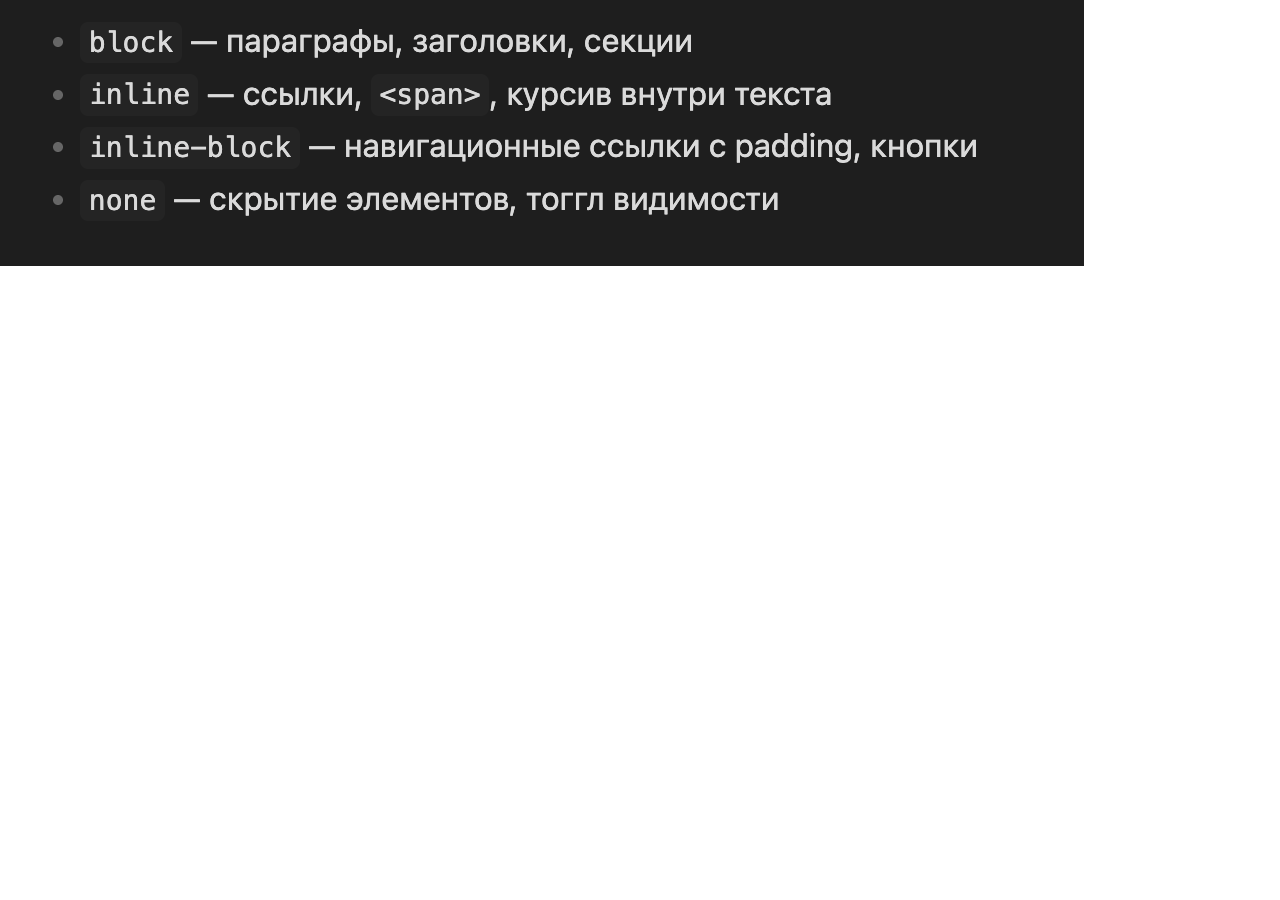
==== index.html @ d7550926 "init: project structure (Mon, Jun 01, 2026 01:30:23 PM)" ====
<!DOCTYPE html>
<html lang="en">
<head>
    <meta charset="UTF-8">
    <meta name="viewport" content="width=device-width, initial-scale=1.0">
    <title>CSS Meme Slider </title>
    <meta name="description" content="Summer boot camp">
    <link rel="icon" href="/favicon.ico">
    <!-- добавить иконку -->
    <link rel="stylesheet" href="/Css/style.css">
</head>

<div class="main">
    <div class="slider">
    <img src="img/1.png" alt="картинка">
</div>
</body>

</html>
---- Css/style.css ----
* {
  margin: 0;
  padding: 0;
  box-sizing: border-box;
}
body {
  font-family: system-ui, -apple-system, sans-serif;
  line-height: 1.5;
}
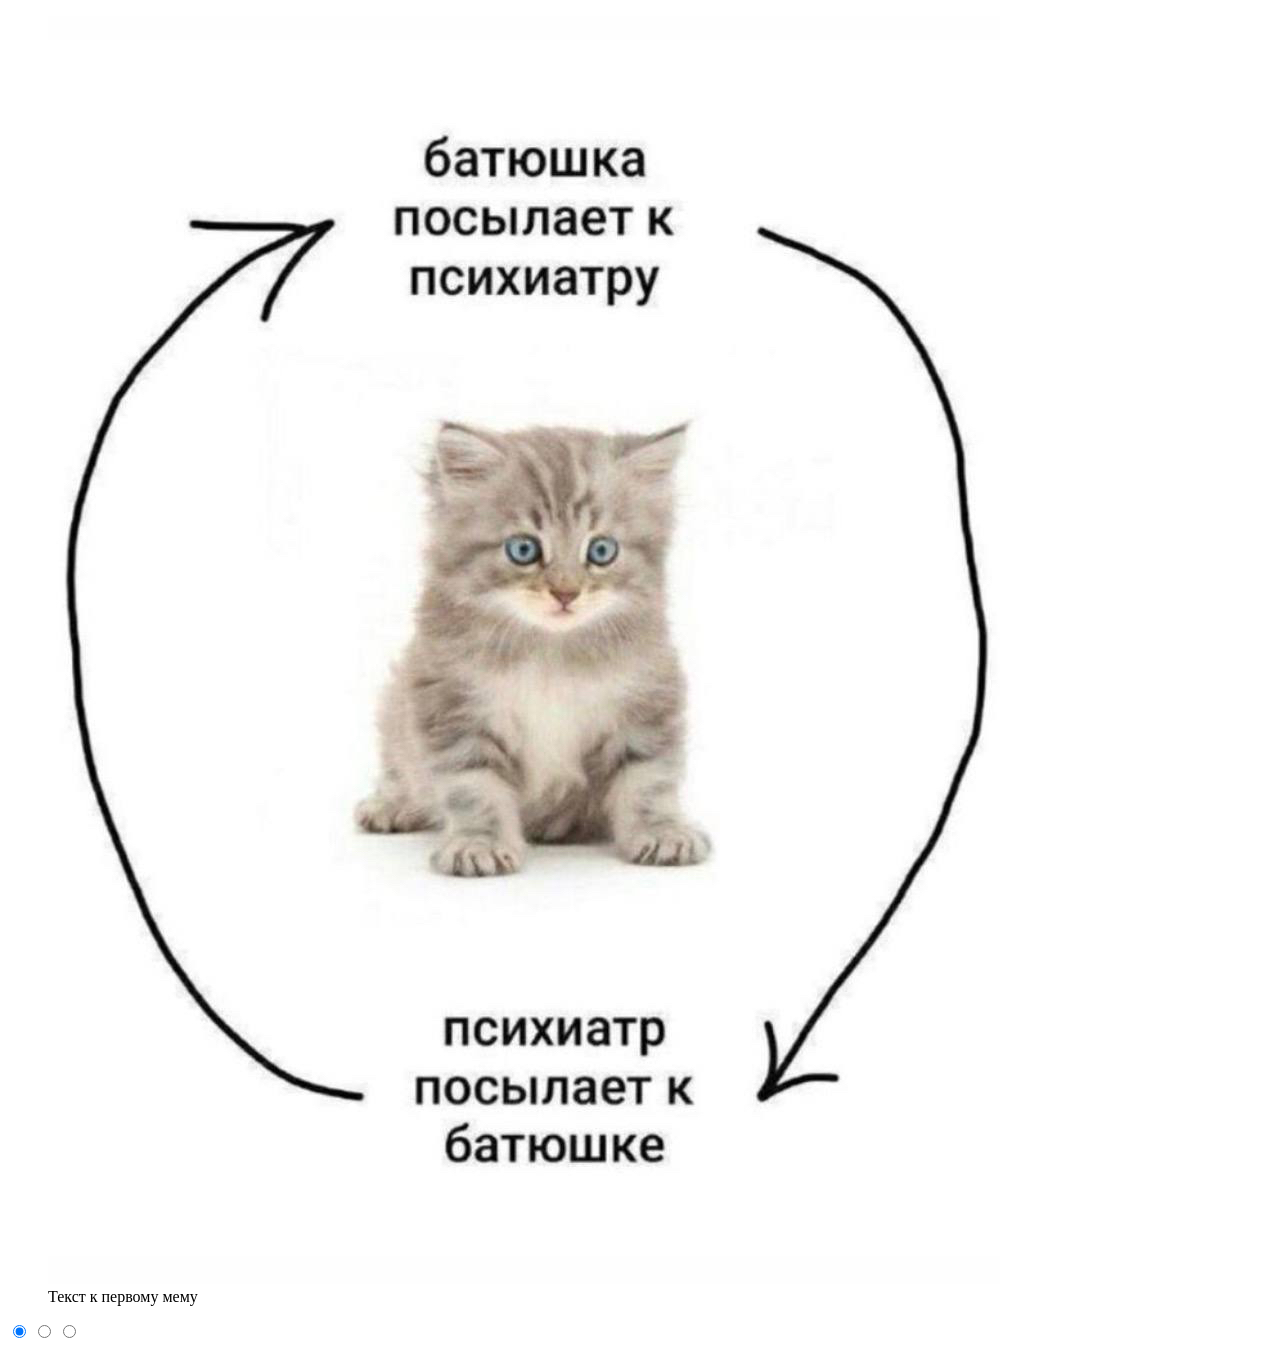
==== commit 04c20c91: "fix: add checked to first slide and correct labels (Mon, Jun 01, 2026 03:11:20 PM)" ====
--- a/index.html
+++ b/index.html
@@ -7,13 +7,24 @@
     <meta name="description" content="Summer boot camp">
     <link rel="icon" href="/favicon.ico">
     <!-- добавить иконку -->
-    <link rel="stylesheet" href="/Css/style.css">
+    <link rel="stylesheet" href="css/style.css">
 </head>
-
-<div class="main">
-    <div class="slider">
-    <img src="img/1.png" alt="картинка">
+<body>
+<main class="slider">
+    <figure class="slide">
+        <img src="img/pic1.jpeg" alt="cat">
+        <figcaption> Текст к первому мему</figcaption>
+    </figure>
+    <div>
+  <div class="controls">
+  <input type="radio" name="slide" id="slide1" class="control-input" checked>
+  <label for="slide1" class="control-label"></label>
+  <input type="radio" name="slide" id="slide2" class="control-input">
+  <label for="slide2" class="control-label"></label>
+  <input type="radio" name="slide" id="slide3" class="control-input">
+  <label for="slide3" class="control-label"></label>
 </div>
+    </div>
+</main>
 </body>
-
 </html>
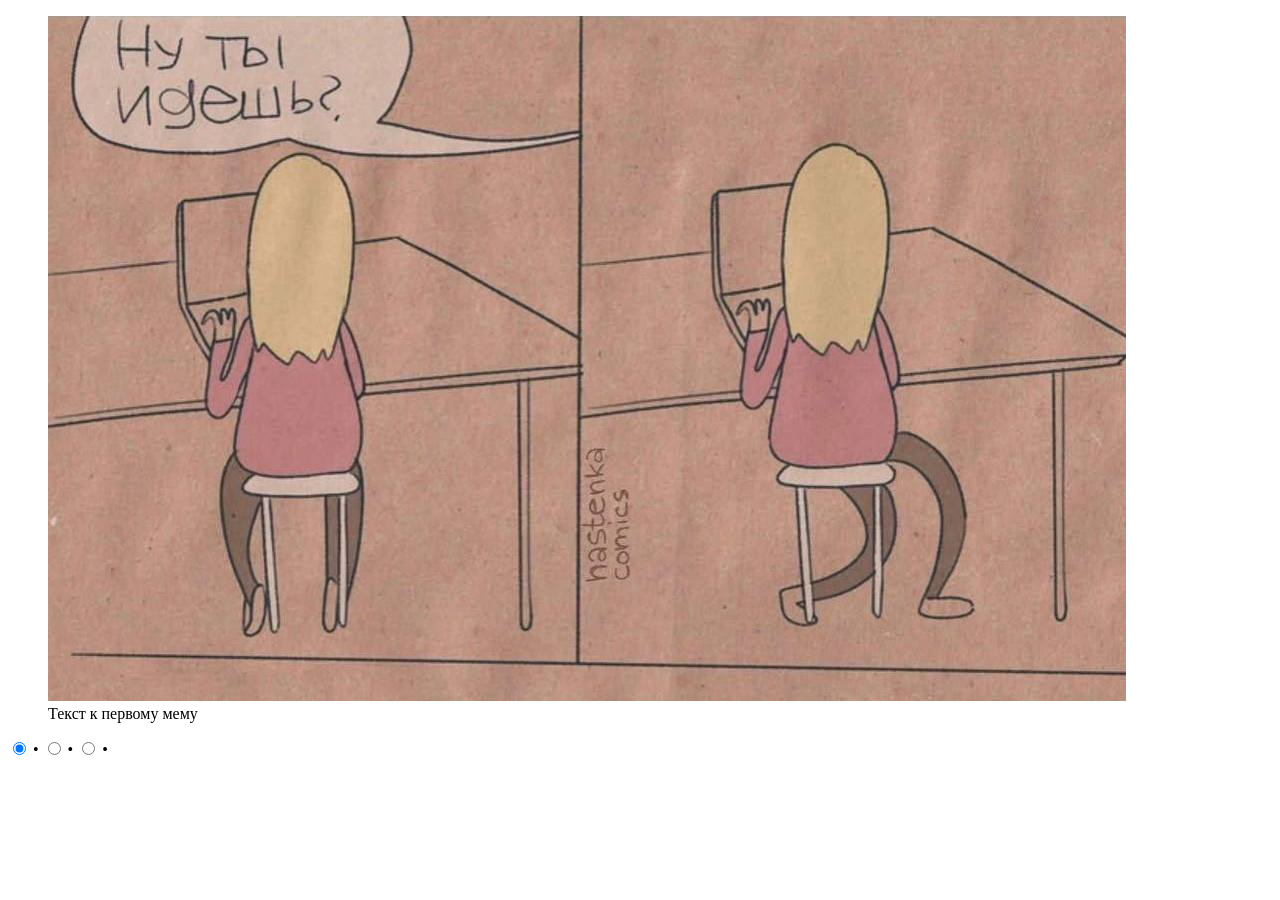
==== commit 3214e330: "feat: finalize day1 controls styling and states (Tue, Jun 02, 2026 10:27:27 AM)" ====
--- a/index.html
+++ b/index.html
@@ -5,26 +5,25 @@
     <meta name="viewport" content="width=device-width, initial-scale=1.0">
     <title>CSS Meme Slider </title>
     <meta name="description" content="Summer boot camp">
-    <link rel="icon" href="/favicon.ico">
+    <link rel="icon" href="favicon.ico">
     <!-- добавить иконку -->
     <link rel="stylesheet" href="css/style.css">
 </head>
 <body>
 <main class="slider">
     <figure class="slide">
-        <img src="img/pic1.jpeg" alt="cat">
+        <img src="img/pic1.JPG" alt="cat">
         <figcaption> Текст к первому мему</figcaption>
     </figure>
-    <div>
   <div class="controls">
   <input type="radio" name="slide" id="slide1" class="control-input" checked>
-  <label for="slide1" class="control-label"></label>
+  <label for="slide1" class="control-label">&bull;</label>
   <input type="radio" name="slide" id="slide2" class="control-input">
-  <label for="slide2" class="control-label"></label>
+  <label for="slide2" class="control-label">&bull;</label>
   <input type="radio" name="slide" id="slide3" class="control-input">
-  <label for="slide3" class="control-label"></label>
-</div>
-    </div>
+  <label for="slide3" class="control-label">&bull;</label>
+  </div>
+
 </main>
 </body>
 </html>
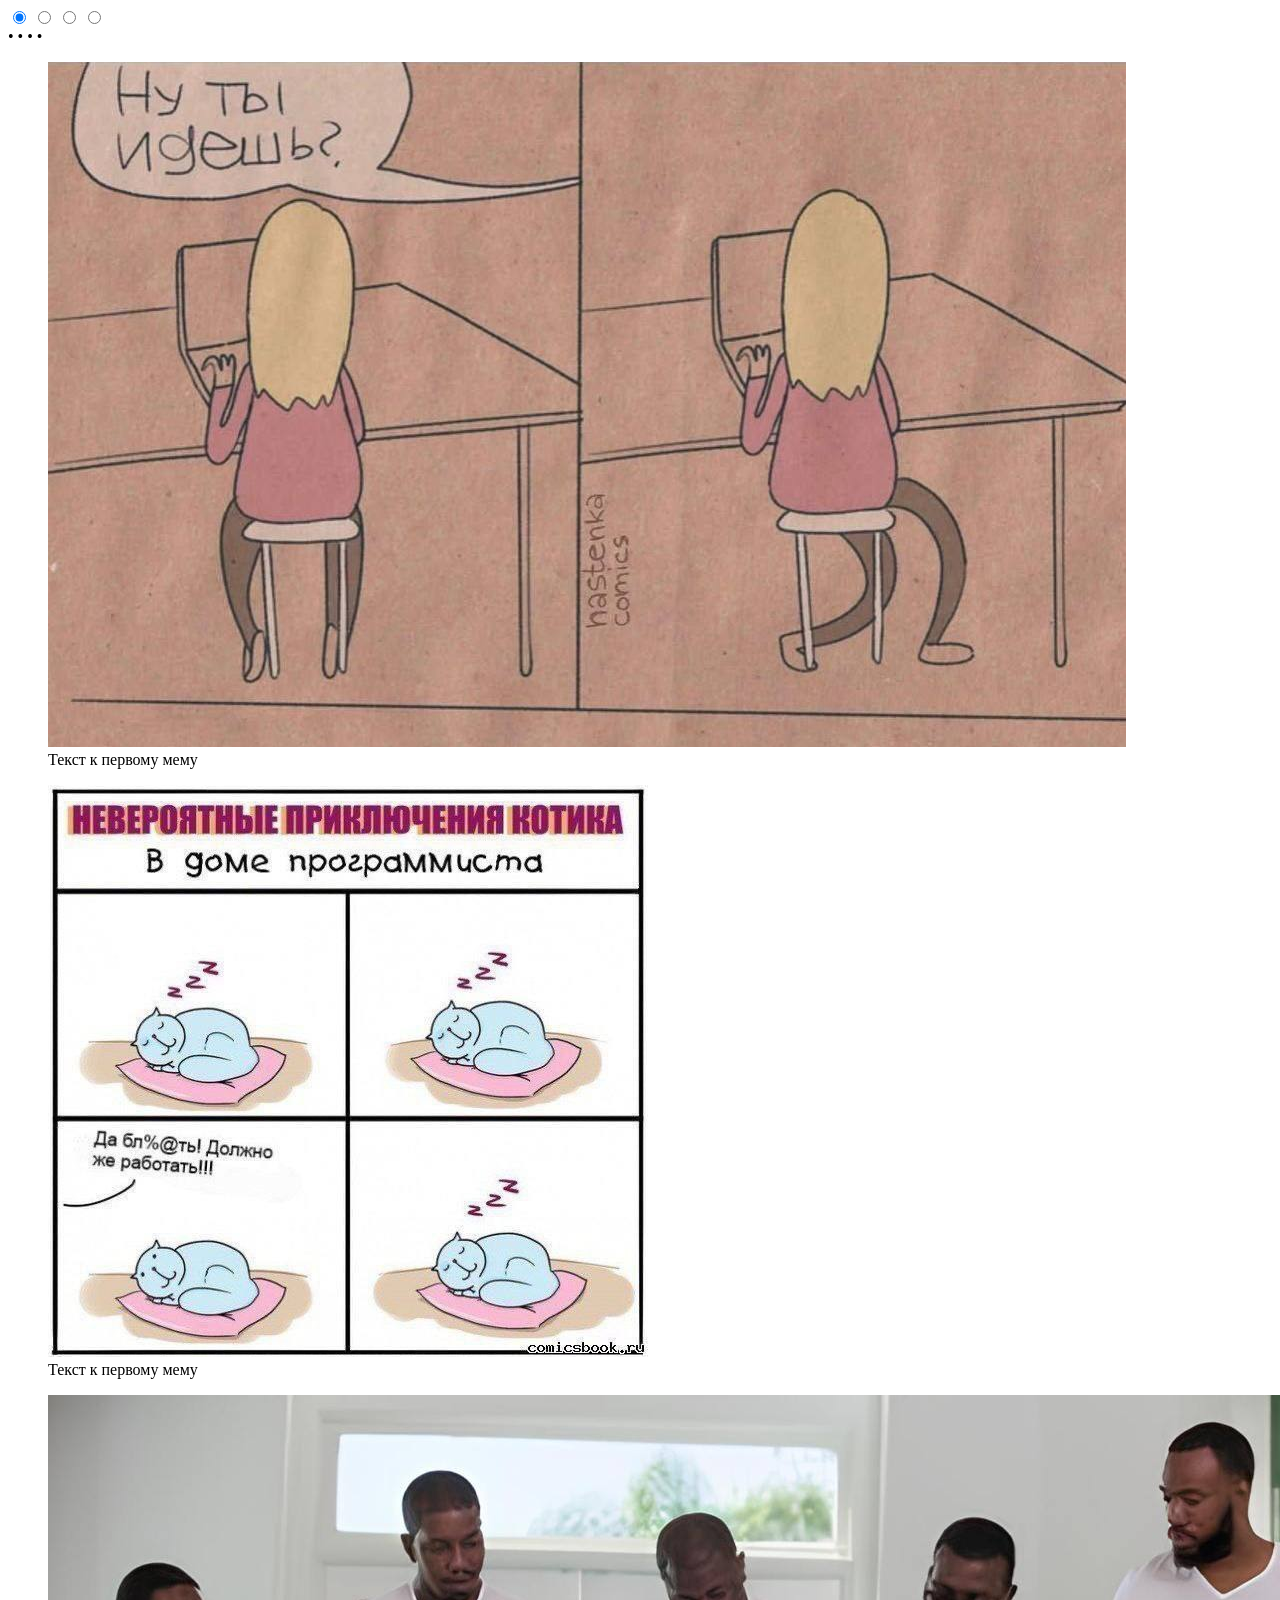
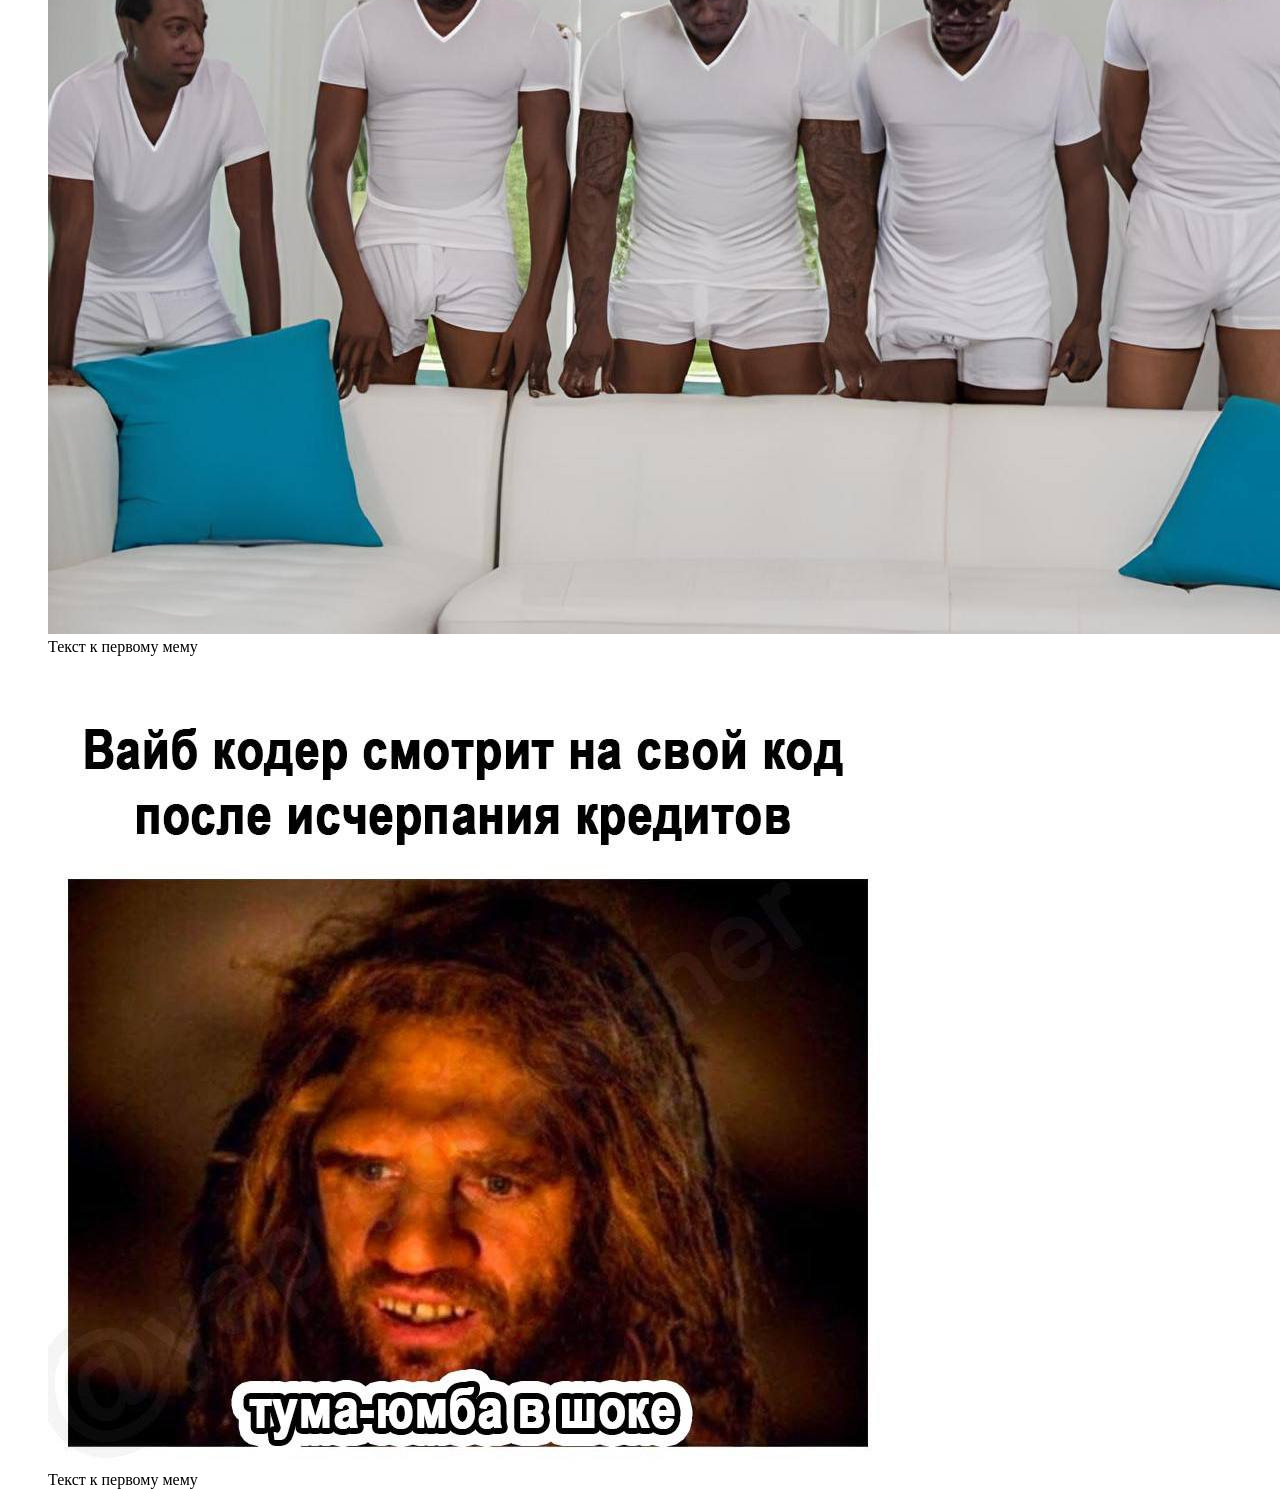
==== commit 19646553: "feat: implement smooth slide switching with :checked (Tue, Jun 02, 2026 12:47:52 PM)" ====
--- a/index.html
+++ b/index.html
@@ -1,29 +1,48 @@
-<!DOCTYPE html>
+<!doctype html>
 <html lang="en">
-<head>
-    <meta charset="UTF-8">
-    <meta name="viewport" content="width=device-width, initial-scale=1.0">
-    <title>CSS Meme Slider </title>
-    <meta name="description" content="Summer boot camp">
-    <link rel="icon" href="favicon.ico">
+  <head>
+    <meta charset="UTF-8" />
+    <meta name="viewport" content="width=device-width, initial-scale=1.0" />
+    <title>CSS Meme Slider</title>
+    <meta name="description" content="Summer boot camp" />
+    <link rel="icon" href="favicon.ico" />
     <!-- добавить иконку -->
-    <link rel="stylesheet" href="css/style.css">
-</head>
-<body>
-<main class="slider">
-    <figure class="slide">
-        <img src="img/pic1.JPG" alt="cat">
-        <figcaption> Текст к первому мему</figcaption>
-    </figure>
-  <div class="controls">
-  <input type="radio" name="slide" id="slide1" class="control-input" checked>
-  <label for="slide1" class="control-label">&bull;</label>
-  <input type="radio" name="slide" id="slide2" class="control-input">
-  <label for="slide2" class="control-label">&bull;</label>
-  <input type="radio" name="slide" id="slide3" class="control-input">
-  <label for="slide3" class="control-label">&bull;</label>
-  </div>
-
-</main>
-</body>
-</html>+    <link rel="stylesheet" href="css/style.css" />
+  </head>
+  <body>
+    <main class="slider">
+      <input
+        type="radio"
+        name="slide"
+        id="slide-1"
+        class="control-input"
+        checked
+      />
+      <input type="radio" name="slide" id="slide-2" class="control-input" />
+      <input type="radio" name="slide" id="slide-3" class="control-input" />
+        <input type="radio" name="slide" id="slide-4" class="control-input" />
+      <div class="controls">
+        <label for="slide-1" class="control-label">&bull;</label>
+        <label for="slide-2" class="control-label">&bull;</label>
+        <label for="slide-3" class="control-label">&bull;</label>
+        <label for="slide-4" class="control-label">&bull;</label>
+      </div>
+      <figure class="slide slide-1">
+        <img src="img/1-image.JPG" alt="work at home" />
+        <figcaption>Текст к первому мему</figcaption>
+      </figure>
+      <figure class="slide slide-2">
+        <img src="img/2-image.JPG" alt="cat" />
+        <figcaption>Текст к первому мему</figcaption>
+      </figure>
+      <figure class="slide slide-3">
+        <img src="img/3-image.JPG" alt="cat" />
+        <figcaption>Текст к первому мему</figcaption>
+      </figure>
+      <figure class="slide slide-4">
+        <img src="img/4-image.JPG" alt="cat" />
+        <figcaption>Текст к первому мему</figcaption>
+      </figure>
+    </main>
+  </body>
+</html>
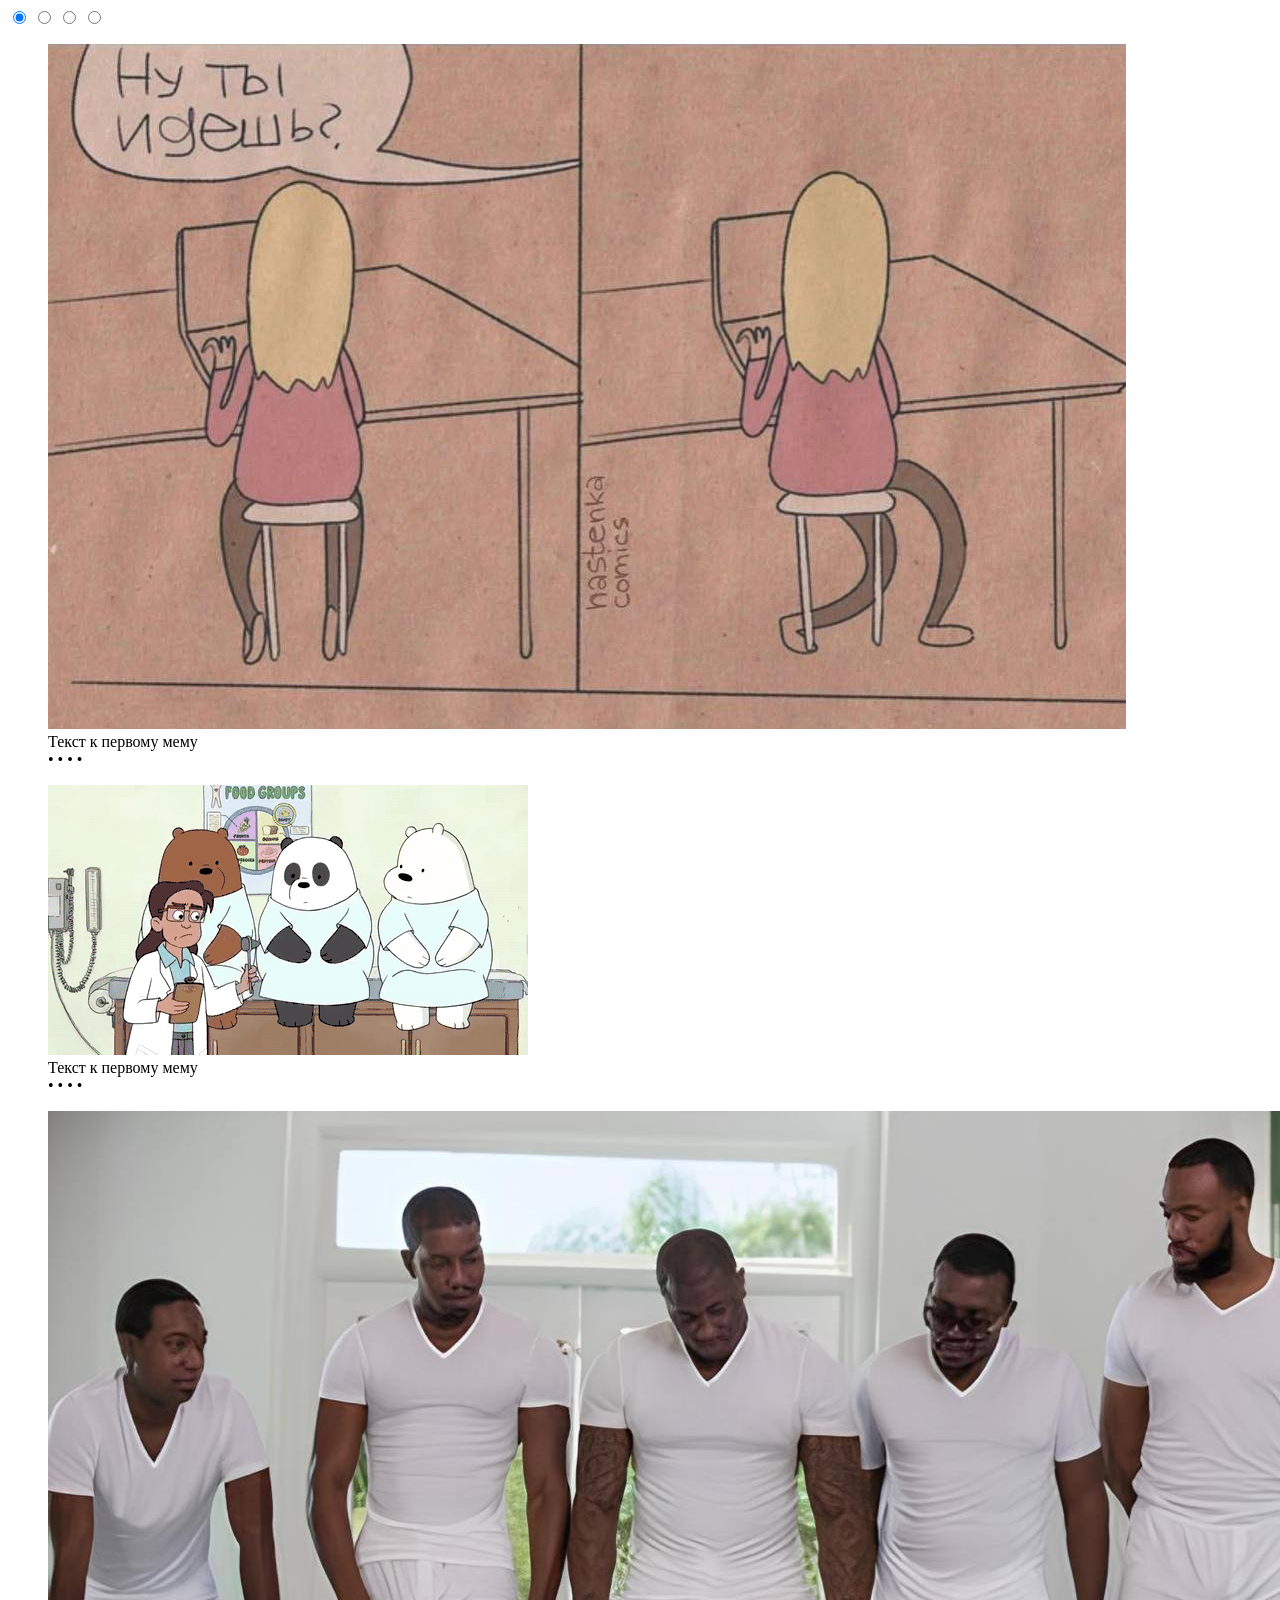
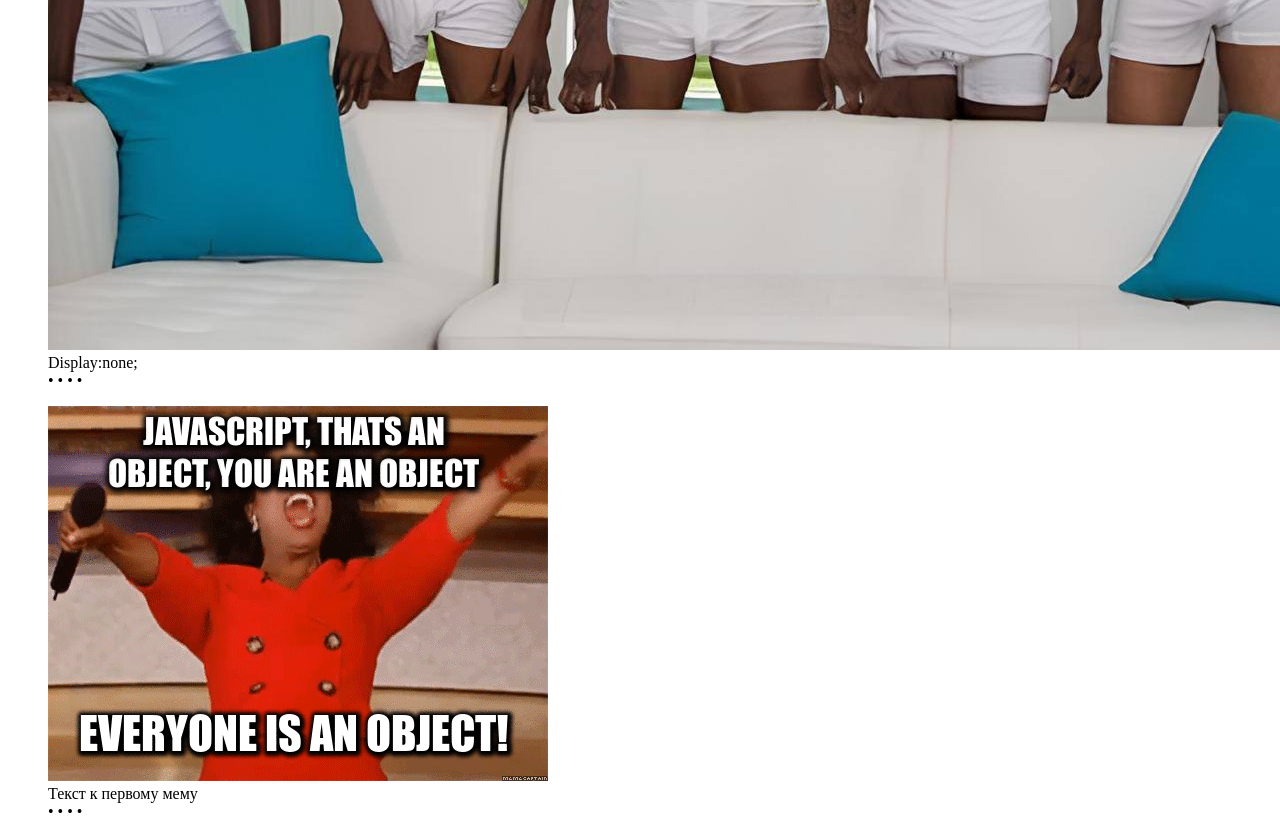
==== commit e4938747: "feat: finalize CSS meme slider layout and animations (Tue, Jun 02, 2026 07:09:41 PM)" ====
--- a/index.html
+++ b/index.html
@@ -20,28 +20,47 @@
       />
       <input type="radio" name="slide" id="slide-2" class="control-input" />
       <input type="radio" name="slide" id="slide-3" class="control-input" />
-        <input type="radio" name="slide" id="slide-4" class="control-input" />
-      <div class="controls">
-        <label for="slide-1" class="control-label">&bull;</label>
-        <label for="slide-2" class="control-label">&bull;</label>
-        <label for="slide-3" class="control-label">&bull;</label>
-        <label for="slide-4" class="control-label">&bull;</label>
-      </div>
+      <input type="radio" name="slide" id="slide-4" class="control-input" />
       <figure class="slide slide-1">
         <img src="img/1-image.JPG" alt="work at home" />
+
         <figcaption>Текст к первому мему</figcaption>
+        <div class="controls">
+          <label for="slide-1" class="control-label">&bull;</label>
+          <label for="slide-2" class="control-label">&bull;</label>
+          <label for="slide-3" class="control-label">&bull;</label>
+          <label for="slide-4" class="control-label">&bull;</label>
+        </div>
       </figure>
       <figure class="slide slide-2">
-        <img src="img/2-image.JPG" alt="cat" />
+        <img src="2-image.gif" alt="cat" />
         <figcaption>Текст к первому мему</figcaption>
+        <div class="controls">
+          <label for="slide-1" class="control-label">&bull;</label>
+          <label for="slide-2" class="control-label">&bull;</label>
+          <label for="slide-3" class="control-label">&bull;</label>
+          <label for="slide-4" class="control-label">&bull;</label>
+        </div>
       </figure>
       <figure class="slide slide-3">
         <img src="img/3-image.JPG" alt="cat" />
-        <figcaption>Текст к первому мему</figcaption>
+        <figcaption>Display:none;</figcaption>
+        <div class="controls">
+          <label for="slide-1" class="control-label">&bull;</label>
+          <label for="slide-2" class="control-label">&bull;</label>
+          <label for="slide-3" class="control-label">&bull;</label>
+          <label for="slide-4" class="control-label">&bull;</label>
+        </div>
       </figure>
       <figure class="slide slide-4">
-        <img src="img/4-image.JPG" alt="cat" />
+        <img src="4-image.gif" alt="cat" />
         <figcaption>Текст к первому мему</figcaption>
+        <div class="controls">
+          <label for="slide-1" class="control-label">&bull;</label>
+          <label for="slide-2" class="control-label">&bull;</label>
+          <label for="slide-3" class="control-label">&bull;</label>
+          <label for="slide-4" class="control-label">&bull;</label>
+        </div>
       </figure>
     </main>
   </body>
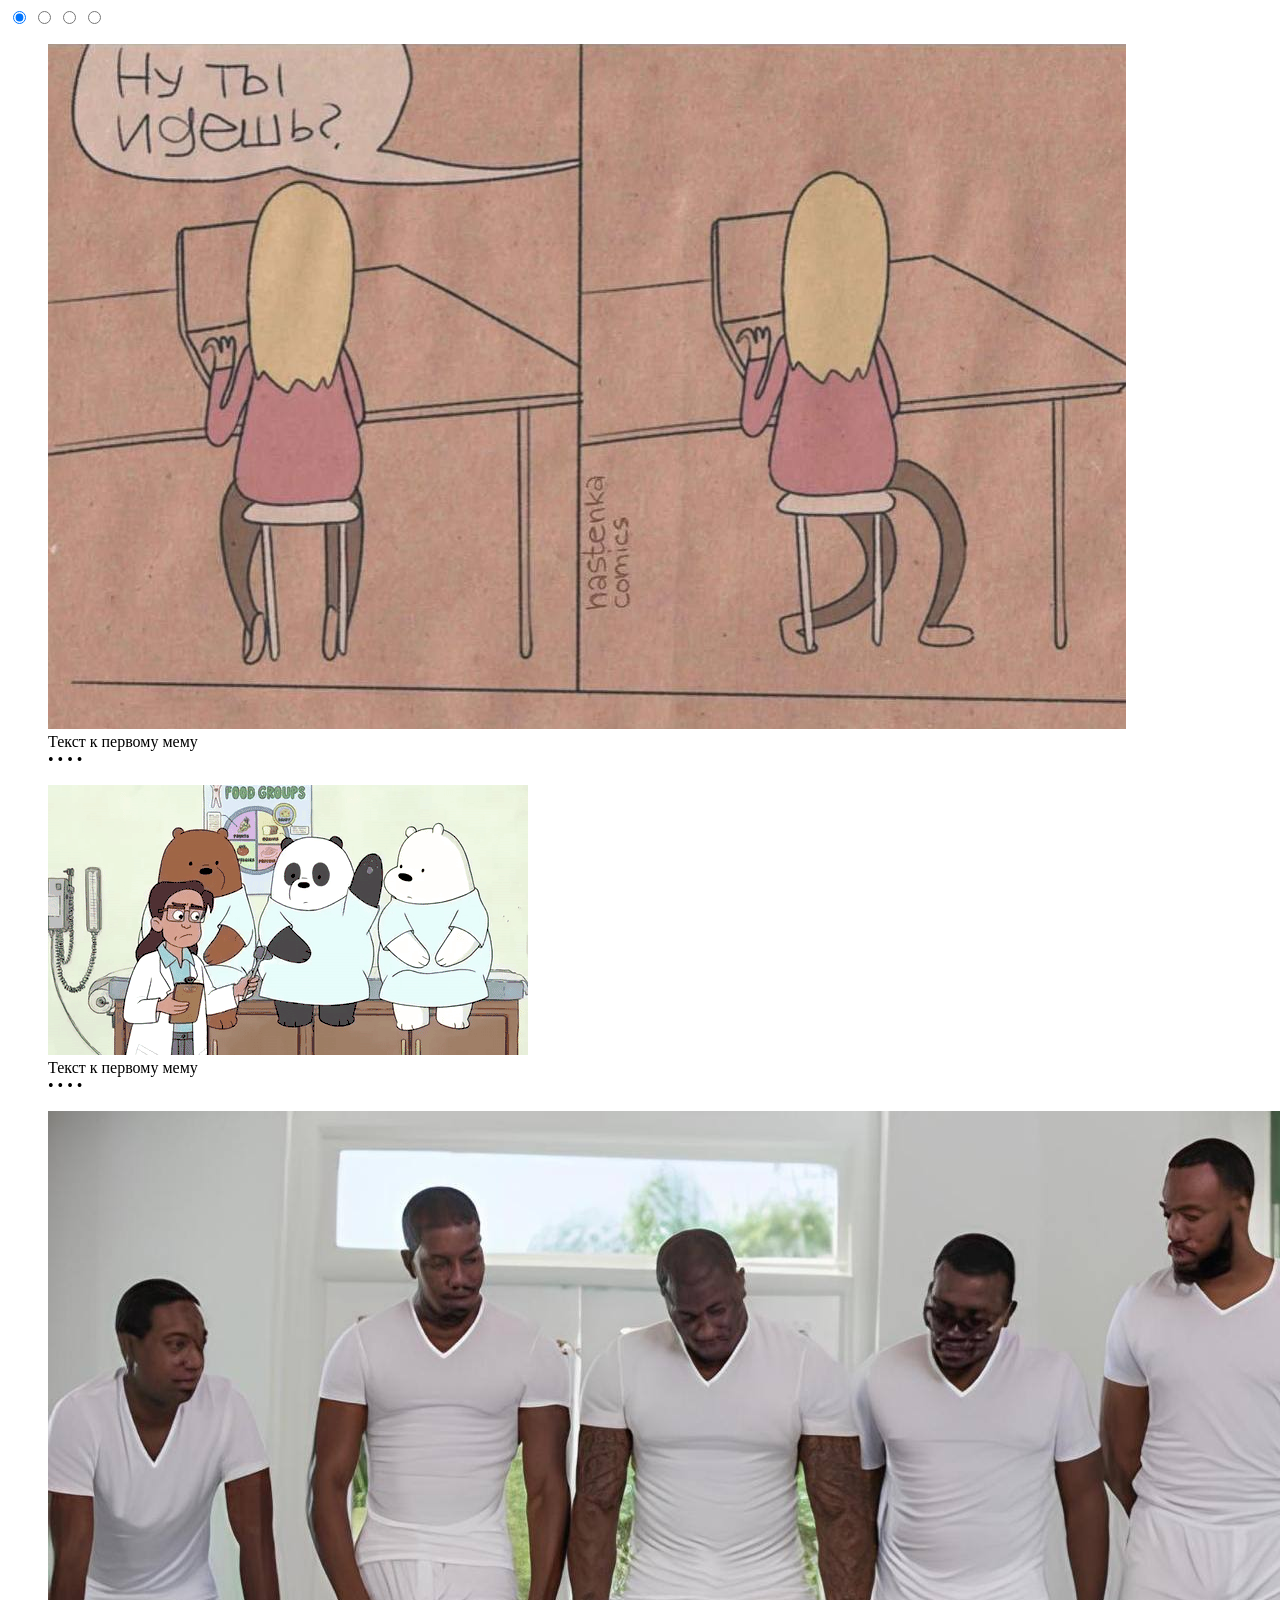
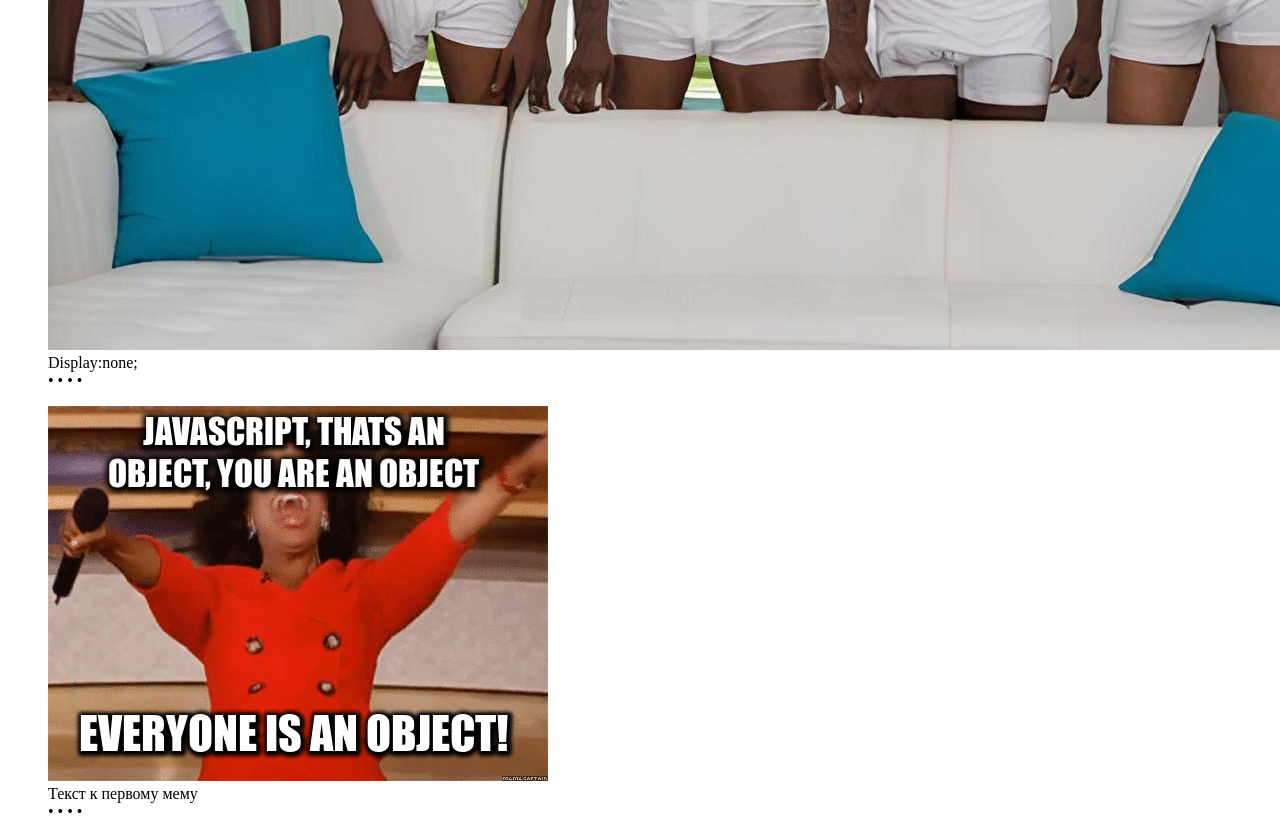
==== commit c3be6a9a: "fix: fixing photo location (Tue, Jun 02, 2026 07:19:13 PM)" ====
--- a/index.html
+++ b/index.html
@@ -33,7 +33,7 @@
         </div>
       </figure>
       <figure class="slide slide-2">
-        <img src="2-image.gif" alt="cat" />
+        <img src="img/2-image.gif" alt="cat" />
         <figcaption>Текст к первому мему</figcaption>
         <div class="controls">
           <label for="slide-1" class="control-label">&bull;</label>
@@ -53,7 +53,7 @@
         </div>
       </figure>
       <figure class="slide slide-4">
-        <img src="4-image.gif" alt="cat" />
+        <img src="img/4-image.gif" alt="cat" />
         <figcaption>Текст к первому мему</figcaption>
         <div class="controls">
           <label for="slide-1" class="control-label">&bull;</label>
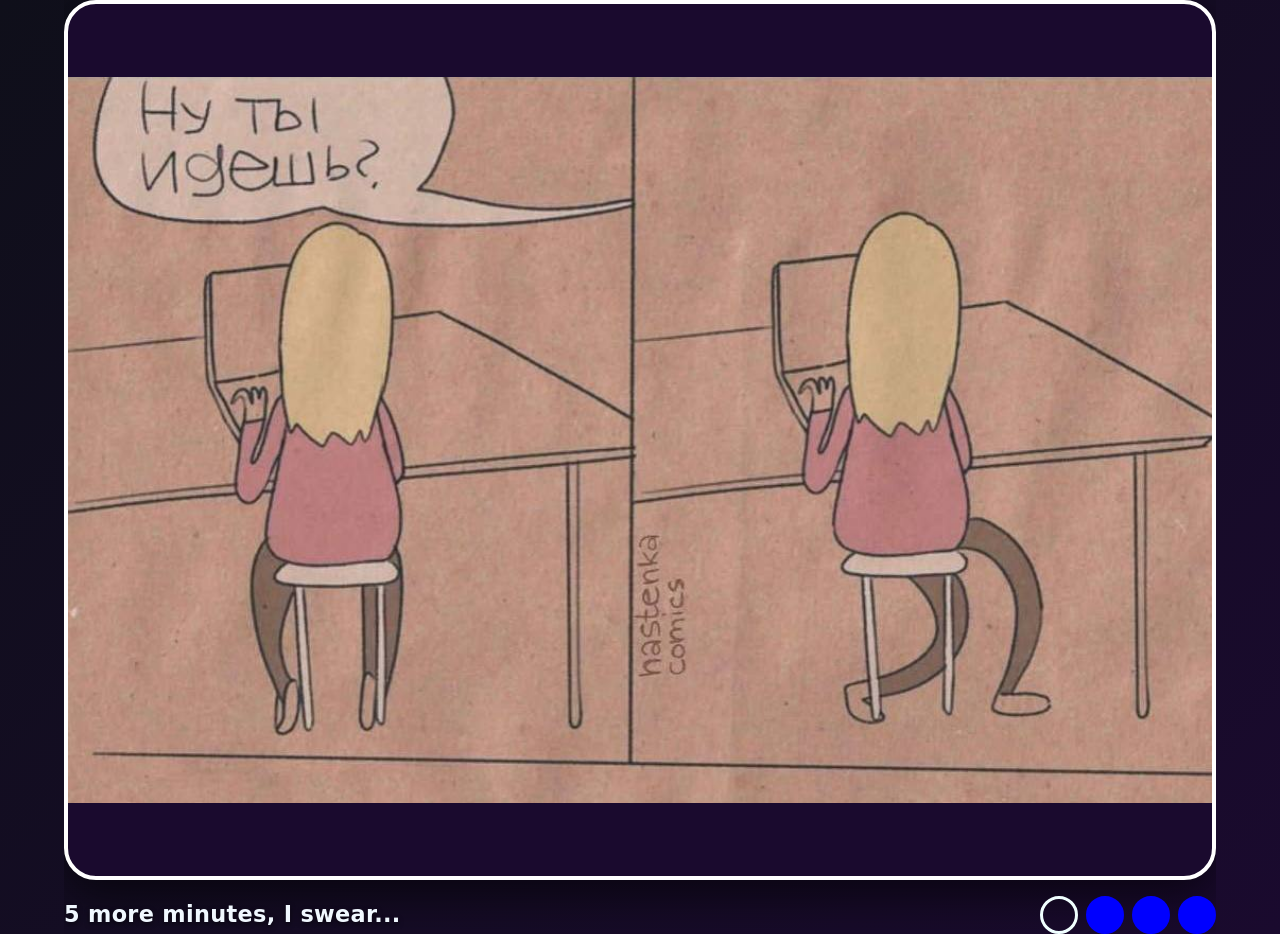
==== commit 7181c474: "fix: increase max-height to fit larger images (Tue, Jun 02, 2026 11:58:57 PM)" ====
--- a/index.html
+++ b/index.html
@@ -24,7 +24,7 @@
       <figure class="slide slide-1">
         <img src="img/1-image.JPG" alt="work at home" />
 
-        <figcaption>Текст к первому мему</figcaption>
+        <figcaption>5 more minutes, I swear...</figcaption>
         <div class="controls">
           <label for="slide-1" class="control-label">&bull;</label>
           <label for="slide-2" class="control-label">&bull;</label>
@@ -34,7 +34,7 @@
       </figure>
       <figure class="slide slide-2">
         <img src="img/2-image.gif" alt="cat" />
-        <figcaption>Текст к первому мему</figcaption>
+        <figcaption>Coding be like...Fix one, break three.</figcaption>
         <div class="controls">
           <label for="slide-1" class="control-label">&bull;</label>
           <label for="slide-2" class="control-label">&bull;</label>
@@ -44,7 +44,7 @@
       </figure>
       <figure class="slide slide-3">
         <img src="img/3-image.JPG" alt="cat" />
-        <figcaption>Display:none;</figcaption>
+        <figcaption>The element with display: none;</figcaption>
         <div class="controls">
           <label for="slide-1" class="control-label">&bull;</label>
           <label for="slide-2" class="control-label">&bull;</label>
--- a/css/style.css
+++ b/css/style.css
@@ -0,0 +1,144 @@
+* {
+  margin: 0;
+  padding: 0;
+  box-sizing: border-box;
+}
+body {
+  font-family: system-ui, -apple-system, sans-serif;
+  line-height: 1.5;
+}
+
+.slide {
+  display: grid;
+  grid-template-columns: 1fr auto;   
+  grid-template-rows: auto auto;     
+  gap: 1rem;
+  opacity: 0;
+  max-height: 0;
+  max-width: 90vw;
+  overflow: hidden;
+  transition: opacity 0.4s ease, max-height 0.5s ease;
+}
+
+.slide img {
+  grid-column: 1 / -1;   
+  grid-row: 1;
+  max-width: 100%;
+  height: 55rem;
+  border: 0.3rem solid white;
+  border-radius: 2rem;
+  box-shadow: 0 1rem 3rem rgba(0,0,0,0.6);
+  object-fit: contain;
+  background-color: #1a0a2e;
+}
+
+
+figcaption {
+  color: aliceblue;
+  font-size: 1.4rem;             
+  font-weight: 700;              
+  line-height: 1.4;              
+  letter-spacing: 0.02rem;       
+  text-align: left;
+  grid-column: 1;
+  grid-row: 2;
+  justify-self: start;
+  align-self: center;
+  opacity: 0;
+  transition: opacity 0.4s ease 0.2s;
+  text-shadow: 0 0.1rem 0.3rem rgba(0, 0, 0, 0.6);
+}
+
+.controls {
+  display: flex;
+  justify-content: flex-end;
+  gap: 0.5rem;
+  grid-column: 2;
+  grid-row: 2;
+  justify-self: end;    
+  align-self: center;
+  opacity: 0;
+  transition: opacity 0.4s ease 0.3s;
+}
+
+.slider {
+  display: flex;
+  flex-direction: column;
+  align-items: center;
+  justify-content: center;
+  min-height: 100vh;
+  background: linear-gradient(135deg, #0f0f1a 0%, #1a0a2e 100%);
+}
+
+.control-input {
+  opacity: 0;
+  width: 0;
+  height: 0;
+  overflow: hidden;
+}
+
+.control-label {
+  display: flex;
+  color: transparent;
+  width: 2rem;
+  height: 2rem;
+  background-color: blue;
+  border: 0.2rem solid blue;
+  border-radius: 50%;
+  cursor: pointer;
+  padding: 1rem;
+  transition: background-color 0.3s ease, border-color 0.3s ease, transform 0.2s ease;
+}
+
+.control-label:hover {
+  border: 0.2rem solid azure;
+  background-color: azure;
+}
+
+.control-label:active {
+  transform: scale(1.1);
+}
+
+
+#slide-1:checked ~ .slide-1 .controls .control-label[for="slide-1"],
+#slide-2:checked ~ .slide-2 .controls .control-label[for="slide-2"],
+#slide-3:checked ~ .slide-3 .controls .control-label[for="slide-3"],
+#slide-4:checked ~ .slide-4 .controls .control-label[for="slide-4"] {
+  background-color: transparent;
+  border-color: azure;
+}
+
+
+#slide-1:checked ~ .slide-1 figcaption,
+#slide-1:checked ~ .slide-1 .controls,
+#slide-2:checked ~ .slide-2 figcaption,
+#slide-2:checked ~ .slide-2 .controls,
+#slide-3:checked ~ .slide-3 figcaption,
+#slide-3:checked ~ .slide-3 .controls,
+#slide-4:checked ~ .slide-4 figcaption,
+#slide-4:checked ~ .slide-4 .controls {
+  opacity: 1;
+}
+
+#slide-1:checked ~ .slide-1 { opacity: 1; max-height: 75rem; }
+#slide-2:checked ~ .slide-2 { opacity: 1; max-height: 75rem; }
+#slide-3:checked ~ .slide-3 { opacity: 1; max-height: 75rem; }
+#slide-4:checked ~ .slide-4 { opacity: 1; max-height: 75rem; }
+
+@media (max-width: 768px) {
+  .slide {
+    grid-template-columns: 1fr;
+    grid-template-rows: auto auto auto;
+    text-align: center;
+  }
+  .slide img,
+  figcaption,
+  .controls {
+    grid-column: 1;
+    grid-row: auto;
+    justify-self: center;
+  }
+  .controls {
+    justify-content: center;
+  }
+}
